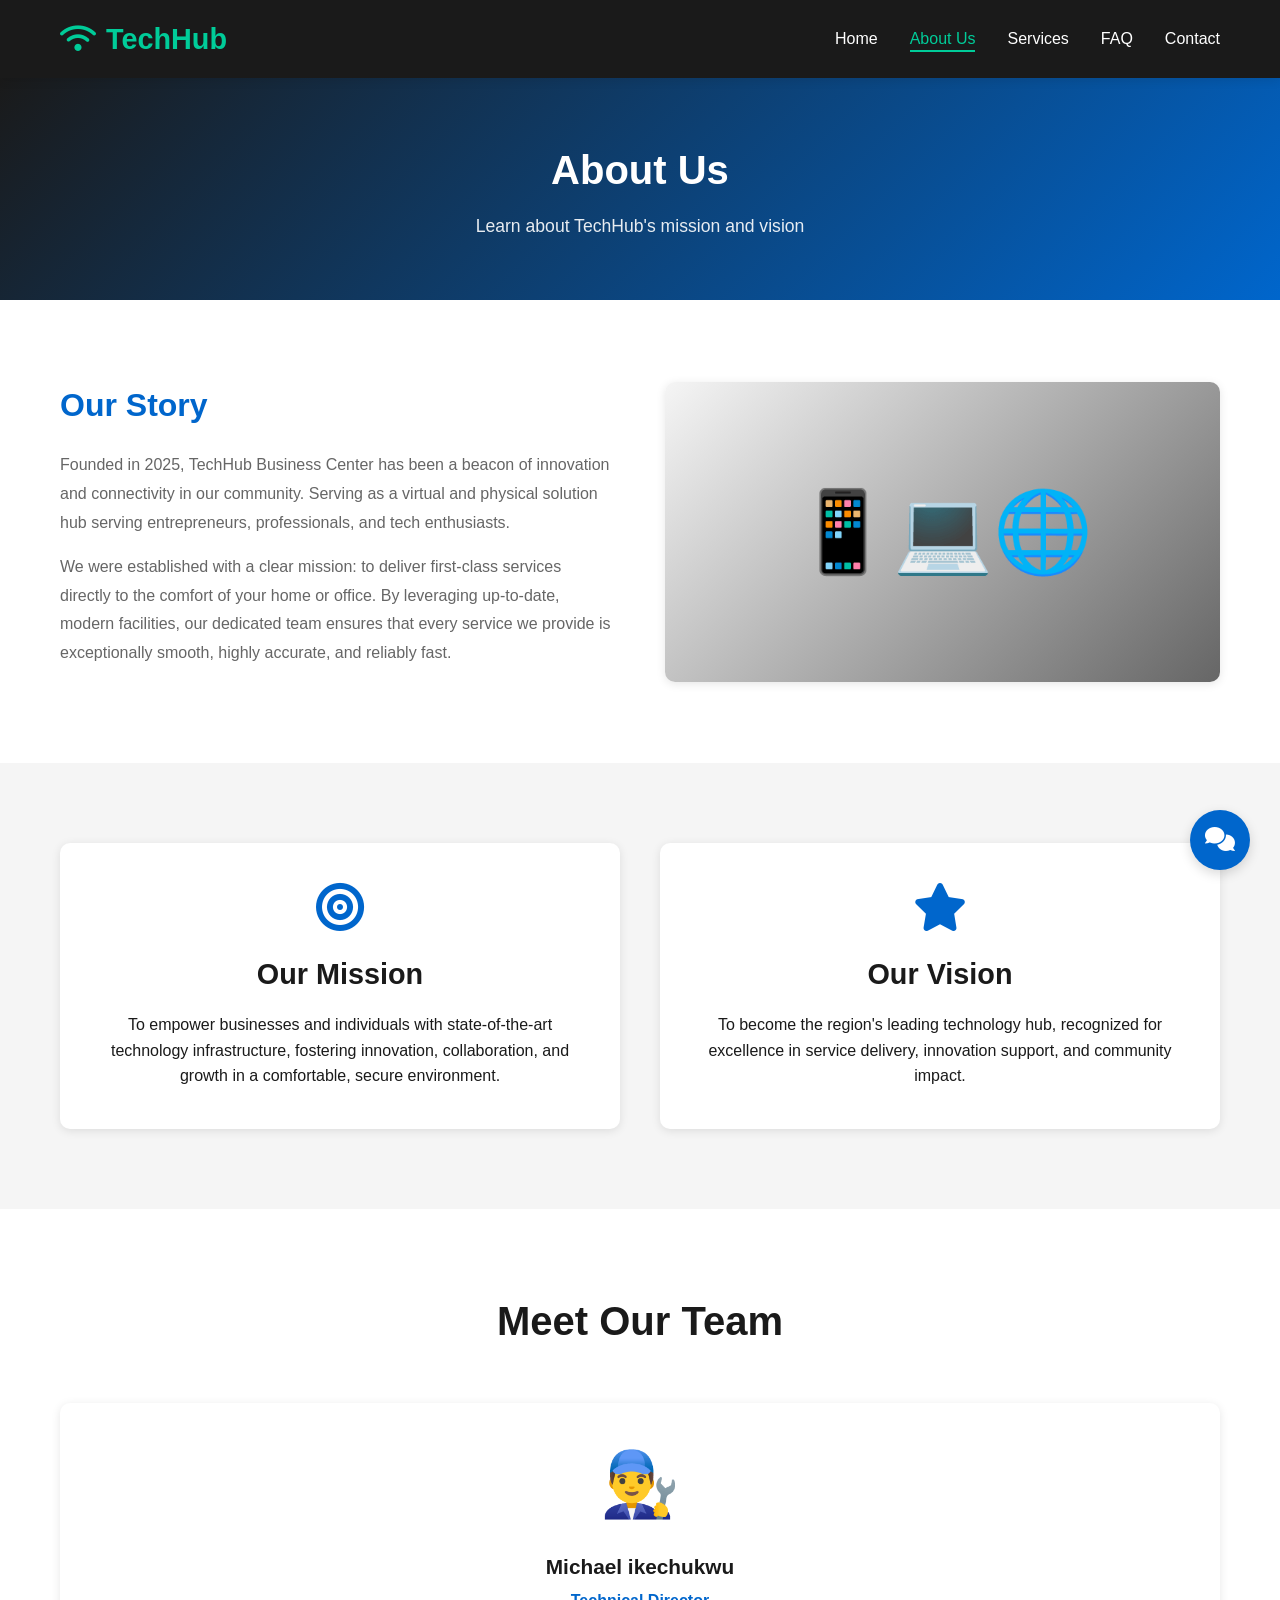
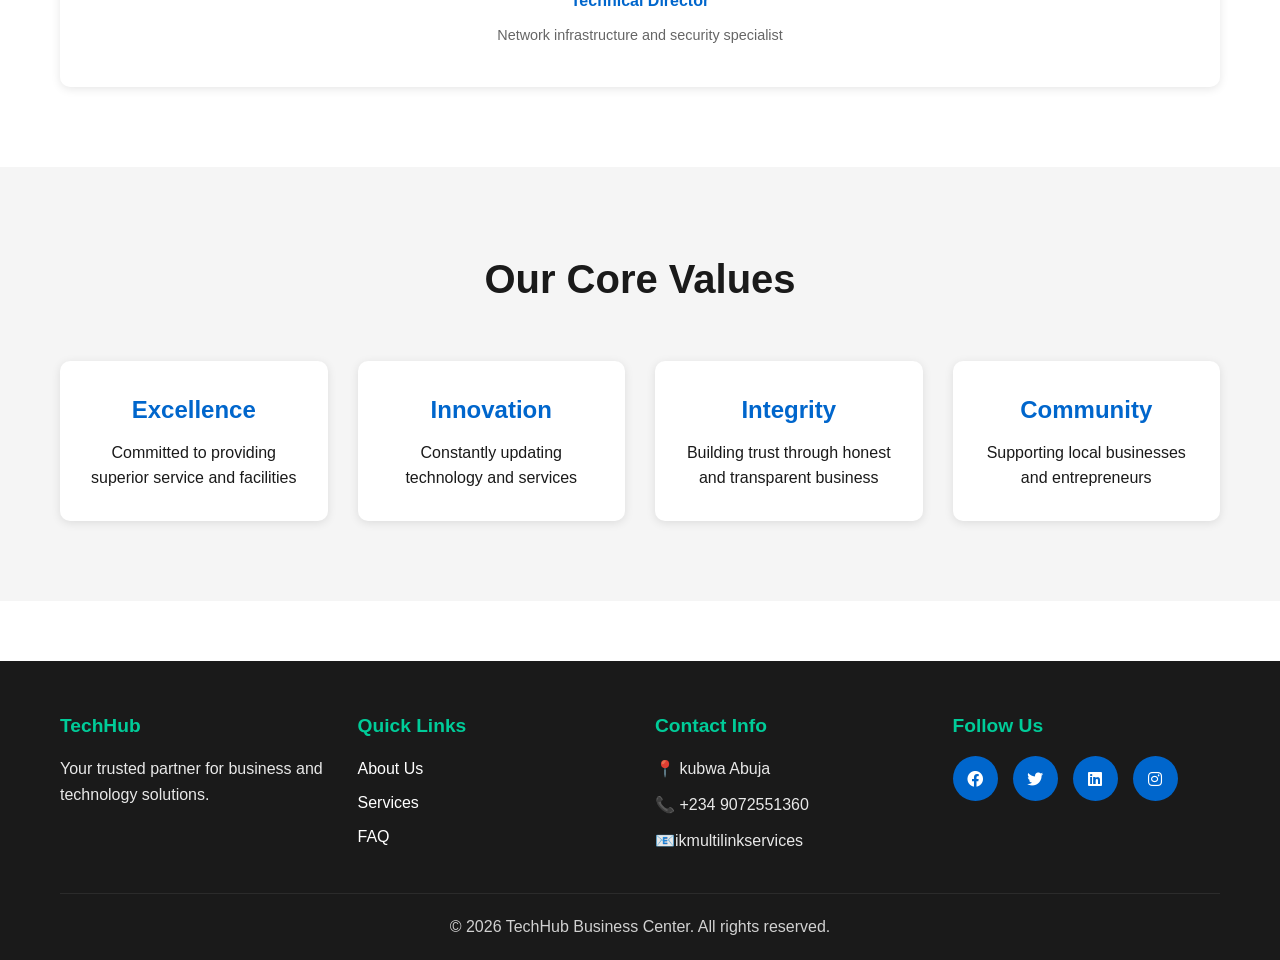
==== about.html @ 8f2e6096 "Add files via upload" ====
<!DOCTYPE html>
<html lang="en">
<head>
    <meta charset="UTF-8">
    <meta name="viewport" content="width=device-width, initial-scale=1.0">
    <title>About Us - TechHub Business Center</title>
    <link rel="stylesheet" href="styles.css">
    <link rel="stylesheet" href="https://cdnjs.cloudflare.com/ajax/libs/font-awesome/6.0.0/css/all.min.css">
</head>
<body>
    <!-- Navigation -->
    <nav class="navbar">
        <div class="container">
            <div class="navbar-brand">
                <i class="fas fa-wifi"></i>
                <span>TechHub</span>
            </div>
            <div class="nav-toggle" id="navToggle">
                <span></span>
                <span></span>
                <span></span>
            </div>
            <ul class="nav-menu" id="navMenu">
                <li><a href="index.html">Home</a></li>
                <li><a href="about.html" class="active">About Us</a></li>
                <li><a href="services.html">Services</a></li>
                <li><a href="faq.html">FAQ</a></li>
                <li><a href="contact.html">Contact</a></li>
            </ul>
        </div>
    </nav>

    <!-- Page Header -->
    <div class="page-header">
        <h1>About Us</h1>
        <p>Learn about TechHub's mission and vision</p>
    </div>

    <!-- About Content -->
    <section class="about-section">
        <div class="container">
            <div class="about-content">
                <div class="about-text">
                    <h2>Our Story</h2>
                    <p>Founded in 2025, TechHub Business Center has been a beacon of innovation and connectivity in our community. Serving as a virtual and physical solution hub serving entrepreneurs, professionals, and tech enthusiasts.</p>
                    <p>We were established with a clear mission: to deliver first-class services directly to the comfort of your home or
                    office. By leveraging up-to-date, modern facilities, our dedicated team ensures that every service we provide is
                    exceptionally smooth, highly accurate, and reliably fast.</p>
                </div>
                <div class="about-image">
                    <div class="placeholder-image">📱💻🌐</div>
                </div>
            </div>
        </div>
    </section>

    <!-- Mission & Vision -->
    <section class="mission-vision">
        <div class="container">
            <div class="mission-card">
                <i class="fas fa-bullseye"></i>
                <h3>Our Mission</h3>
                <p>To empower businesses and individuals with state-of-the-art technology infrastructure, fostering innovation, collaboration, and growth in a comfortable, secure environment.</p>
            </div>
            <div class="vision-card">
                <i class="fas fa-star"></i>
                <h3>Our Vision</h3>
                <p>To become the region's leading technology hub, recognized for excellence in service delivery, innovation support, and community impact.</p>
            </div>
        </div>
    </section>

    <!-- Team -->
    <section class="team-section">
        <div class="container">
            <h2>Meet Our Team</h2>
            <div class="team-grid">
                
                
                <div class="team-card">
                    <div class="team-avatar">👨‍🔧</div>
                    <h4>Michael ikechukwu</h4>
                    <p>Technical Director</p>
                    <p class="bio">Network infrastructure and security specialist</p>
                </div>
                
            </div>
        </div>
    </section>

    <!-- Values -->
    <section class="values-section">
        <div class="container">
            <h2>Our Core Values</h2>
            <div class="values-grid">
                <div class="value-card">
                    <h3>Excellence</h3>
                    <p>Committed to providing superior service and facilities</p>
                </div>
                <div class="value-card">
                    <h3>Innovation</h3>
                    <p>Constantly updating technology and services</p>
                </div>
                <div class="value-card">
                    <h3>Integrity</h3>
                    <p>Building trust through honest and transparent business</p>
                </div>
                <div class="value-card">
                    <h3>Community</h3>
                    <p>Supporting local businesses and entrepreneurs</p>
                </div>
            </div>
        </div>
    </section>

    <!-- Footer -->
    <footer class="footer">
        <div class="container">
            <div class="footer-content">
                <div class="footer-section">
                    <h4>TechHub</h4>
                    <p>Your trusted partner for business and technology solutions.</p>
                </div>
                <div class="footer-section">
                    <h4>Quick Links</h4>
                    <ul>
                        <li><a href="about.html">About Us</a></li>
                        <li><a href="services.html">Services</a></li>
                        <li><a href="faq.html">FAQ</a></li>
                    </ul>
                </div>
                <div class="footer-section">
                    <h4>Contact Info</h4>
                    <p>📍 kubwa Abuja</p>
                    <p>📞 +234 9072551360</p>
                    <p>📧ikmultilinkservices</p>
                </div>
                <div class="footer-section">
                    <h4>Follow Us</h4>
                    <div class="social-links">
                        <a href="#"><i class="fab fa-facebook"></i></a>
                        <a href="#"><i class="fab fa-twitter"></i></a>
                        <a href="#"><i class="fab fa-linkedin"></i></a>
                        <a href="#"><i class="fab fa-instagram"></i></a>
                    </div>
                </div>
            </div>
            <div class="footer-bottom">
                <p>&copy; 2026 TechHub Business Center. All rights reserved.</p>
            </div>
        </div>
    </footer>

    <!-- Live Chat Widget -->
    <div class="chat-widget" id="chatWidget">
        <div class="chat-header">
            <h4>Live Chat</h4>
            <button class="close-chat" id="closeChatBtn">&times;</button>
        </div>
        <div class="chat-messages" id="chatMessages">
            <div class="chat-message bot">
                <p>Hello! How can we help you today?</p>
            </div>
        </div>
        <div class="chat-input-area">
            <input type="text" id="chatInput" placeholder="Type your message..." />
            <button id="sendBtn"><i class="fas fa-paper-plane"></i></button>
        </div>
    </div>
    <button class="chat-toggle" id="chatToggle"><i class="fas fa-comments"></i></button>

    <script src="script.js"></script>
</body>
</html>
---- styles.css ----
/* Root Variables */
:root {
    --primary-color: #0066cc;
    --secondary-color: #00cc99;
    --dark-color: #1a1a1a;
    --light-color: #f5f5f5;
    --gray-color: #666666;
    --border-color: #ddd;
    --shadow: 0 2px 10px rgba(0, 0, 0, 0.1);
    --transition: all 0.3s ease;
}

/* Reset & Base Styles */
* {
    margin: 0;
    padding: 0;
    box-sizing: border-box;
}

html {
    scroll-behavior: smooth;
}

body {
    font-family: 'Segoe UI', Tahoma, Geneva, Verdana, sans-serif;
    line-height: 1.6;
    color: var(--dark-color);
    background-color: #fff;
}

.container {
    max-width: 1200px;
    margin: 0 auto;
    padding: 0 20px;
}

/* Navigation */
.navbar {
    background-color: var(--dark-color);
    color: #fff;
    padding: 1rem 0;
    position: sticky;
    top: 0;
    z-index: 100;
    box-shadow: var(--shadow);
}

.navbar .container {
    display: flex;
    justify-content: space-between;
    align-items: center;
}

.navbar-brand {
    font-size: 1.8rem;
    font-weight: bold;
    display: flex;
    align-items: center;
    gap: 10px;
    color: var(--secondary-color);
}

.nav-menu {
    display: flex;
    list-style: none;
    gap: 2rem;
}

.nav-menu a {
    color: #fff;
    text-decoration: none;
    font-weight: 500;
    transition: var(--transition);
    position: relative;
}

.nav-menu a:hover,
.nav-menu a.active {
    color: var(--secondary-color);
}

.nav-menu a.active::after {
    content: '';
    position: absolute;
    bottom: -5px;
    left: 0;
    width: 100%;
    height: 2px;
    background-color: var(--secondary-color);
}

.nav-toggle {
    display: none;
    flex-direction: column;
    cursor: pointer;
    gap: 5px;
}

.nav-toggle span {
    width: 25px;
    height: 3px;
    background-color: #fff;
    transition: var(--transition);
}

/* Hero Section */
.hero {
    background: linear-gradient(135deg, var(--primary-color), var(--secondary-color));
    color: #fff;
    padding: 120px 20px;
    text-align: center;
}

.hero-content h1 {
    font-size: 3.5rem;
    margin-bottom: 1rem;
    animation: fadeInUp 0.8s ease-out;
}

.hero-content p {
    font-size: 1.5rem;
    margin-bottom: 2rem;
    animation: fadeInUp 0.8s ease-out 0.2s backwards;
}

@keyframes fadeInUp {
    from {
        opacity: 0;
        transform: translateY(30px);
    }
    to {
        opacity: 1;
        transform: translateY(0);
    }
}

/* Buttons */
.btn {
    display: inline-block;
    padding: 12px 30px;
    border: none;
    border-radius: 5px;
    font-size: 1rem;
    cursor: pointer;
    transition: var(--transition);
    text-decoration: none;
    text-align: center;
}

.btn-primary {
    background-color: var(--primary-color);
    color: #fff;
}

.btn-primary:hover {
    background-color: #0052a3;
    transform: translateY(-2px);
    box-shadow: var(--shadow);
}

.btn-secondary {
    background-color: var(--secondary-color);
    color: #fff;
}

.btn-secondary:hover {
    background-color: #00b386;
    transform: translateY(-2px);
    box-shadow: var(--shadow);
}

.btn-large {
    padding: 15px 40px;
    font-size: 1.1rem;
}

/* Stats Section */
.stats {
    background-color: var(--light-color);
    padding: 60px 20px;
}

.stats .container {
    display: grid;
    grid-template-columns: repeat(auto-fit, minmax(250px, 1fr));
    gap: 30px;
}

.stat-card {
    text-align: center;
    padding: 20px;
    background-color: #fff;
    border-radius: 10px;
    box-shadow: var(--shadow);
    transition: var(--transition);
}

.stat-card:hover {
    transform: translateY(-5px);
}

.stat-card i {
    font-size: 2.5rem;
    color: var(--primary-color);
    margin-bottom: 10px;
}

.stat-card h3 {
    font-size: 2.5rem;
    color: var(--secondary-color);
    margin: 10px 0;
}

.stat-card p {
    color: var(--gray-color);
}

/* Features Section */
.features {
    padding: 80px 20px;
}

.features h2 {
    text-align: center;
    font-size: 2.5rem;
    margin-bottom: 50px;
    color: var(--dark-color);
}

.features-grid {
    display: grid;
    grid-template-columns: repeat(auto-fit, minmax(300px, 1fr));
    gap: 30px;
}

.feature-card {
    background-color: #fff;
    padding: 30px;
    border-radius: 10px;
    box-shadow: var(--shadow);
    text-align: center;
    transition: var(--transition);
}

.feature-card:hover {
    transform: translateY(-10px);
    box-shadow: 0 10px 30px rgba(0, 0, 0, 0.15);
}

.feature-card i {
    font-size: 3rem;
    color: var(--primary-color);
    margin-bottom: 15px;
}

.feature-card h3 {
    font-size: 1.5rem;
    margin-bottom: 10px;
}

.feature-card p {
    color: var(--gray-color);
}

/* CTA Section */
.cta {
    background: linear-gradient(135deg, var(--primary-color), var(--secondary-color));
    color: #fff;
    padding: 60px 20px;
    text-align: center;
}

.cta h2 {
    font-size: 2.5rem;
    margin-bottom: 1rem;
}

.cta p {
    font-size: 1.2rem;
    margin-bottom: 2rem;
}

/* Page Header */
.page-header {
    background: linear-gradient(135deg, var(--dark-color), var(--primary-color));
    color: #fff;
    padding: 60px 20px;
    text-align: center;
}

.page-header h1 {
    font-size: 2.5rem;
    margin-bottom: 10px;
}

.page-header p {
    font-size: 1.1rem;
    opacity: 0.9;
}

/* About Section */
.about-section {
    padding: 80px 20px;
}

.about-content {
    display: grid;
    grid-template-columns: 1fr 1fr;
    gap: 50px;
    align-items: center;
}

.about-text h2 {
    font-size: 2rem;
    margin-bottom: 20px;
    color: var(--primary-color);
}

.about-text p {
    color: var(--gray-color);
    margin-bottom: 15px;
    line-height: 1.8;
}

.placeholder-image {
    background: linear-gradient(135deg, var(--light-color), var(--gray-color));
    height: 300px;
    display: flex;
    align-items: center;
    justify-content: center;
    font-size: 5rem;
    border-radius: 10px;
    box-shadow: var(--shadow);
}

/* Mission & Vision */
.mission-vision {
    padding: 80px 20px;
    background-color: var(--light-color);
}

.mission-vision .container {
    display: grid;
    grid-template-columns: 1fr 1fr;
    gap: 40px;
}

.mission-card,
.vision-card {
    background-color: #fff;
    padding: 40px;
    border-radius: 10px;
    box-shadow: var(--shadow);
    text-align: center;
}

.mission-card i,
.vision-card i {
    font-size: 3rem;
    color: var(--primary-color);
    margin-bottom: 20px;
}

.mission-card h3,
.vision-card h3 {
    font-size: 1.8rem;
    margin-bottom: 15px;
}

/* Team Section */
.team-section {
    padding: 80px 20px;
}

.team-section h2 {
    text-align: center;
    font-size: 2.5rem;
    margin-bottom: 50px;
}

.team-grid {
    display: grid;
    grid-template-columns: repeat(auto-fit, minmax(250px, 1fr));
    gap: 30px;
}

.team-card {
    background-color: #fff;
    padding: 30px;
    border-radius: 10px;
    box-shadow: var(--shadow);
    text-align: center;
    transition: var(--transition);
}

.team-card:hover {
    transform: translateY(-5px);
}

.team-avatar {
    font-size: 4rem;
    margin-bottom: 15px;
}

.team-card h4 {
    font-size: 1.3rem;
    margin-bottom: 5px;
}

.team-card p {
    color: var(--primary-color);
    font-weight: 600;
    margin-bottom: 10px;
}

.bio {
    color: var(--gray-color) !important;
    font-weight: normal !important;
    font-size: 0.9rem;
}

/* Values Section */
.values-section {
    padding: 80px 20px;
    background-color: var(--light-color);
}

.values-section h2 {
    text-align: center;
    font-size: 2.5rem;
    margin-bottom: 50px;
}

.values-grid {
    display: grid;
    grid-template-columns: repeat(auto-fit, minmax(250px, 1fr));
    gap: 30px;
}

.value-card {
    background-color: #fff;
    padding: 30px;
    border-radius: 10px;
    box-shadow: var(--shadow);
    text-align: center;
}

.value-card h3 {
    font-size: 1.5rem;
    margin-bottom: 10px;
    color: var(--primary-color);
}

/* Services Section */
.services-section {
    padding: 80px 20px;
}

.services-section h2 {
    text-align: center;
    font-size: 2.5rem;
    margin-bottom: 50px;
}

.services-grid {
    display: grid;
    grid-template-columns: repeat(auto-fit, minmax(300px, 1fr));
    gap: 30px;
}

.service-card {
    background-color: #fff;
    border: 1px solid var(--border-color);
    padding: 30px;
    border-radius: 10px;
    box-shadow: var(--shadow);
    text-align: center;
    transition: var(--transition);
}

.service-card:hover {
    transform: translateY(-10px);
    box-shadow: 0 10px 30px rgba(0, 0, 0, 0.15);
    border-color: var(--primary-color);
}

.service-icon {
    font-size: 3rem;
    margin-bottom: 15px;
}

.service-card h3 {
    font-size: 1.5rem;
    margin-bottom: 15px;
    color: var(--primary-color);
}

.service-features {
    list-style: none;
    margin: 20px 0;
    text-align: left;
}

.service-features li {
    padding: 8px 0;
    color: var(--gray-color);
    border-bottom: 1px solid var(--light-color);
}

.price {
    display: block;
    font-weight: bold;
    color: var(--secondary-color);
    margin-top: 15px;
    font-size: 1.1rem;
}

/* Pricing Section */
.pricing-section {
    padding: 80px 20px;
    background-color: var(--light-color);
}

.pricing-section h2 {
    text-align: center;
    font-size: 2.5rem;
    margin-bottom: 50px;
}

.pricing-grid {
    display: grid;
    grid-template-columns: repeat(auto-fit, minmax(300px, 1fr));
    gap: 30px;
}

.pricing-card {
    background-color: #fff;
    padding: 40px;
    border-radius: 10px;
    box-shadow: var(--shadow);
    text-align: center;
    transition: var(--transition);
    border: 2px solid transparent;
}

.pricing-card:hover {
    transform: translateY(-10px);
}

.pricing-card.featured {
    border-color: var(--primary-color);
    transform: scale(1.05);
}

.badge {
    background-color: var(--primary-color);
    color: #fff;
    padding: 5px 15px;
    border-radius: 20px;
    font-size: 0.9rem;
    margin-bottom: 10px;
    display: inline-block;
}

.pricing-card h3 {
    font-size: 1.8rem;
    margin-bottom: 15px;
}

.price-tag {
    font-size: 2.5rem;
    color: var(--primary-color);
    margin: 15px 0;
    font-weight: bold;
}

.price-tag span {
    font-size: 1rem;
    color: var(--gray-color);
}

.pricing-card ul {
    list-style: none;
    margin: 30px 0;
    text-align: left;
}

.pricing-card li {
    padding: 10px 0;
    color: var(--gray-color);
    border-bottom: 1px solid var(--light-color);
}

/* Contact Section */
.contact-section {
    padding: 80px 20px;
}

.contact-grid {
    display: grid;
    grid-template-columns: 1fr 1fr;
    gap: 50px;
}

.contact-info {
    padding: 30px;
    background-color: var(--light-color);
    border-radius: 10px;
}

.contact-info h2 {
    font-size: 2rem;
    margin-bottom: 30px;
    color: var(--primary-color);
}

.info-card {
    display: flex;
    gap: 20px;
    margin-bottom: 25px;
    padding-bottom: 25px;
    border-bottom: 1px solid var(--border-color);
}

.info-card:last-child {
    border-bottom: none;
}

.info-card i {
    font-size: 1.8rem;
    color: var(--primary-color);
    flex-shrink: 0;
}

.info-card h4 {
    font-size: 1.2rem;
    margin-bottom: 5px;
}

.social-section {
    margin-top: 30px;
    padding-top: 30px;
    border-top: 1px solid var(--border-color);
}

.social-section h4 {
    margin-bottom: 15px;
}

.social-links {
    display: flex;
    gap: 15px;
}

.social-links a {
    display: flex;
    align-items: center;
    justify-content: center;
    width: 45px;
    height: 45px;
    background-color: var(--primary-color);
    color: #fff;
    border-radius: 50%;
    text-decoration: none;
    transition: var(--transition);
}

.social-links a:hover {
    background-color: var(--secondary-color);
    transform: translateY(-3px);
}

/* Contact Form */
.contact-form-wrapper h2 {
    font-size: 2rem;
    margin-bottom: 30px;
    color: var(--primary-color);
}

.contact-form {
    background-color: #fff;
    padding: 30px;
    border-radius: 10px;
    box-shadow: var(--shadow);
}

.form-group {
    margin-bottom: 20px;
}

.form-group label {
    display: block;
    margin-bottom: 8px;
    font-weight: 600;
    color: var(--dark-color);
}

.form-group input,
.form-group select,
.form-group textarea {
    width: 100%;
    padding: 12px;
    border: 1px solid var(--border-color);
    border-radius: 5px;
    font-family: inherit;
    font-size: 1rem;
    transition: var(--transition);
}

.form-group input:focus,
.form-group select:focus,
.form-group textarea:focus {
    outline: none;
    border-color: var(--primary-color);
    box-shadow: 0 0 5px rgba(0, 102, 204, 0.2);
}

.form-group.checkbox {
    display: flex;
    align-items: center;
    margin-bottom: 25px;
}

.form-group.checkbox input {
    width: auto;
    margin-right: 10px;
    cursor: pointer;
}

.form-group.checkbox label {
    margin: 0;
    cursor: pointer;
}

.form-message {
    margin-top: 20px;
    padding: 15px;
    border-radius: 5px;
    display: none;
}

.form-message.success {
    background-color: #d4edda;
    color: #155724;
    display: block;
}

.form-message.error {
    background-color: #f8d7da;
    color: #721c24;
    display: block;
}

/* Map Section */
.map-section {
    padding: 80px 20px;
    background-color: var(--light-color);
}

.map-section h2 {
    text-align: center;
    font-size: 2.5rem;
    margin-bottom: 40px;
}

.map-placeholder {
    background-color: #ddd;
    height: 400px;
    border-radius: 10px;
    display: flex;
    align-items: center;
    justify-content: center;
    font-size: 1.2rem;
    color: var(--gray-color);
}

/* FAQ Section */
.faq-section {
    padding: 80px 20px;
}

.faq-container {
    max-width: 800px;
    margin: 0 auto;
}

.faq-container h2 {
    font-size: 1.8rem;
    color: var(--primary-color);
    margin-top: 40px;
    margin-bottom: 20px;
}

.faq-item {
    margin-bottom: 15px;
    border: 1px solid var(--border-color);
    border-radius: 5px;
    overflow: hidden;
}

.faq-question {
    width: 100%;
    padding: 20px;
    background-color: var(--light-color);
    border: none;
    cursor: pointer;
    display: flex;
    justify-content: space-between;
    align-items: center;
    font-size: 1rem;
    font-weight: 600;
    transition: var(--transition);
}

.faq-question:hover {
    background-color: #e8e8e8;
}

.faq-question i {
    transition: var(--transition);
}

.faq-item.active .faq-question {
    background-color: var(--primary-color);
    color: #fff;
}

.faq-item.active .faq-question i {
    transform: rotate(180deg);
}

.faq-answer {
    padding: 20px;
    background-color: #fff;
    display: none;
    color: var(--gray-color);
    line-height: 1.8;
}

.faq-item.active .faq-answer {
    display: block;
}

/* Help Section */
.help-section {
    text-align: center;
    margin-top: 60px;
    padding: 50px;
    background-color: var(--light-color);
    border-radius: 10px;
}

.help-section h2 {
    font-size: 2rem;
    margin-bottom: 15px;
    color: var(--primary-color);
}

.help-section p {
    font-size: 1.1rem;
    color: var(--gray-color);
    margin-bottom: 30px;
}

.help-buttons {
    display: flex;
    gap: 20px;
    justify-content: center;
    flex-wrap: wrap;
}

/* Footer */
.footer {
    background-color: var(--dark-color);
    color: #fff;
    padding: 50px 20px 20px;
    margin-top: 60px;
}

.footer-content {
    display: grid;
    grid-template-columns: repeat(auto-fit, minmax(250px, 1fr));
    gap: 30px;
    margin-bottom: 30px;
}

.footer-section h4 {
    font-size: 1.2rem;
    margin-bottom: 15px;
    color: var(--secondary-color);
}

.footer-section p {
    margin-bottom: 10px;
    opacity: 0.9;
}

.footer-section ul {
    list-style: none;
}

.footer-section ul li {
    margin-bottom: 8px;
}

.footer-section a {
    color: #fff;
    text-decoration: none;
    transition: var(--transition);
}

.footer-section a:hover {
    color: var(--secondary-color);
}

.footer-bottom {
    text-align: center;
    padding-top: 20px;
    border-top: 1px solid rgba(255, 255, 255, 0.1);
    opacity: 0.8;
}

/* Live Chat Widget */
.chat-toggle {
    position: fixed;
    bottom: 30px;
    right: 30px;
    width: 60px;
    height: 60px;
    background-color: var(--primary-color);
    border: none;
    border-radius: 50%;
    color: #fff;
    font-size: 1.5rem;
    cursor: pointer;
    box-shadow: 0 4px 12px rgba(0, 0, 0, 0.15);
    transition: var(--transition);
    z-index: 99;
}

.chat-toggle:hover {
    background-color: var(--secondary-color);
    transform: scale(1.1);
}

.chat-widget {
    position: fixed;
    bottom: 100px;
    right: 30px;
    width: 350px;
    background-color: #fff;
    border-radius: 10px;
    box-shadow: 0 5px 20px rgba(0, 0, 0, 0.15);
    display: none;
    flex-direction: column;
    overflow: hidden;
    z-index: 99;
}

.chat-widget.active {
    display: flex;
}

.chat-header {
    background-color: var(--primary-color);
    color: #fff;
    padding: 15px;
    display: flex;
    justify-content: space-between;
    align-items: center;
}

.chat-header h4 {
    margin: 0;
}

.close-chat {
    background: none;
    border: none;
    color: #fff;
    font-size: 1.5rem;
    cursor: pointer;
    transition: var(--transition);
}

.close-chat:hover {
    transform: scale(1.2);
}

.chat-messages {
    flex: 1;
    overflow-y: auto;
    padding: 20px;
    min-height: 300px;
    max-height: 400px;
    background-color: #f9f9f9;
}

.chat-message {
    margin-bottom: 15px;
    display: flex;
}

.chat-message.bot {
    justify-content: flex-start;
}

.chat-message.user {
    justify-content: flex-end;
}

.chat-message p {
    max-width: 70%;
    padding: 12px 15px;
    border-radius: 10px;
    line-height: 1.4;
}

.chat-message.bot p {
    background-color: #e0e0e0;
    color: var(--dark-color);
}

.chat-message.user p {
    background-color: var(--primary-color);
    color: #fff;
}

.chat-input-area {
    display: flex;
    border-top: 1px solid var(--border-color);
    padding: 10px;
    gap: 10px;
}

.chat-input-area input {
    flex: 1;
    border: 1px solid var(--border-color);
    border-radius: 5px;
    padding: 10px;
    font-family: inherit;
}

.chat-input-area button {
    background-color: var(--primary-color);
    border: none;
    color: #fff;
    width: 40px;
    height: 40px;
    border-radius: 5px;
    cursor: pointer;
    transition: var(--transition);
}

.chat-input-area button:hover {
    background-color: var(--secondary-color);
}

/* Responsive Design */
@media (max-width: 768px) {
    .nav-toggle {
        display: flex;
    }

    .nav-menu {
        position: fixed;
        top: 70px;
        left: -100%;
        flex-direction: column;
        background-color: var(--dark-color);
        width: 100%;
        text-align: center;
        transition: var(--transition);
        gap: 0;
    }

    .nav-menu.active {
        left: 0;
    }

    .nav-menu li {
        padding: 20px 0;
        border-bottom: 1px solid rgba(255, 255, 255, 0.1);
    }

    .hero-content h1 {
        font-size: 2rem;
    }

    .hero-content p {
        font-size: 1.2rem;
    }

    .hero {
        padding: 60px 20px;
    }

    .features h2,
    .services-section h2,
    .pricing-section h2 {
        font-size: 2rem;
    }

    .about-content {
        grid-template-columns: 1fr;
        gap: 30px;
    }

    .mission-vision .container {
        grid-template-columns: 1fr;
    }

    .contact-grid {
        grid-template-columns: 1fr;
        gap: 30px;
    }

    .page-header h1 {
        font-size: 2rem;
    }

    .chat-widget {
        width: 90%;
        right: 5%;
        bottom: 90px;
    }

    .help-buttons {
        flex-direction: column;
    }

    .help-buttons a,
    .help-buttons button {
        width: 100%;
    }
}

@media (max-width: 480px) {
    .nav-menu {
        gap: 0;
    }

    .hero-content h1 {
        font-size: 1.5rem;
    }

    .hero-content p {
        font-size: 1rem;
    }

    .stats .container {
        grid-template-columns: 1fr;
    }

    .features-grid {
        grid-template-columns: 1fr;
    }

    .team-grid {
        grid-template-columns: 1fr;
    }

    .pricing-card.featured {
        transform: scale(1);
    }

    .services-grid {
        grid-template-columns: 1fr;
    }

    .contact-form {
        padding: 20px;
    }

    .footer-content {
        grid-template-columns: 1fr;
    }

    .chat-widget {
        width: 95%;
        right: 2.5%;
        bottom: 90px;
    }
}
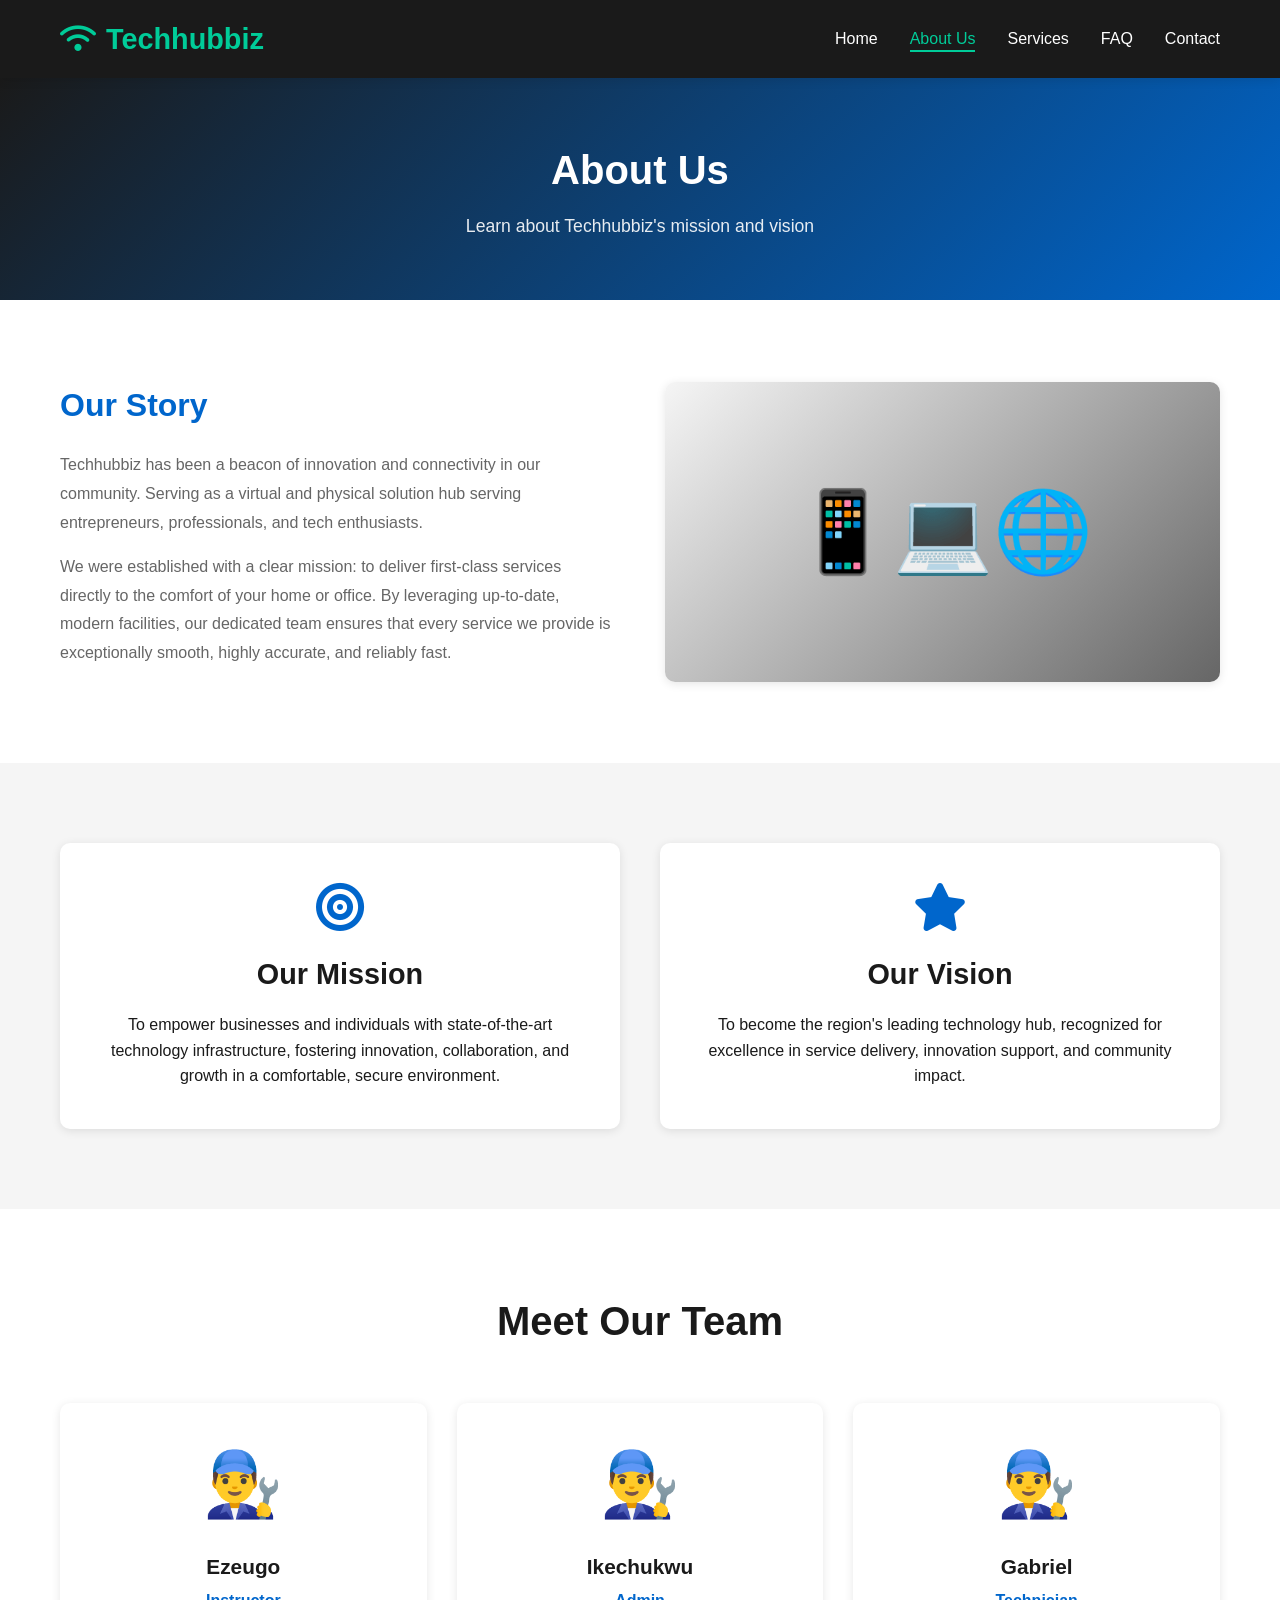
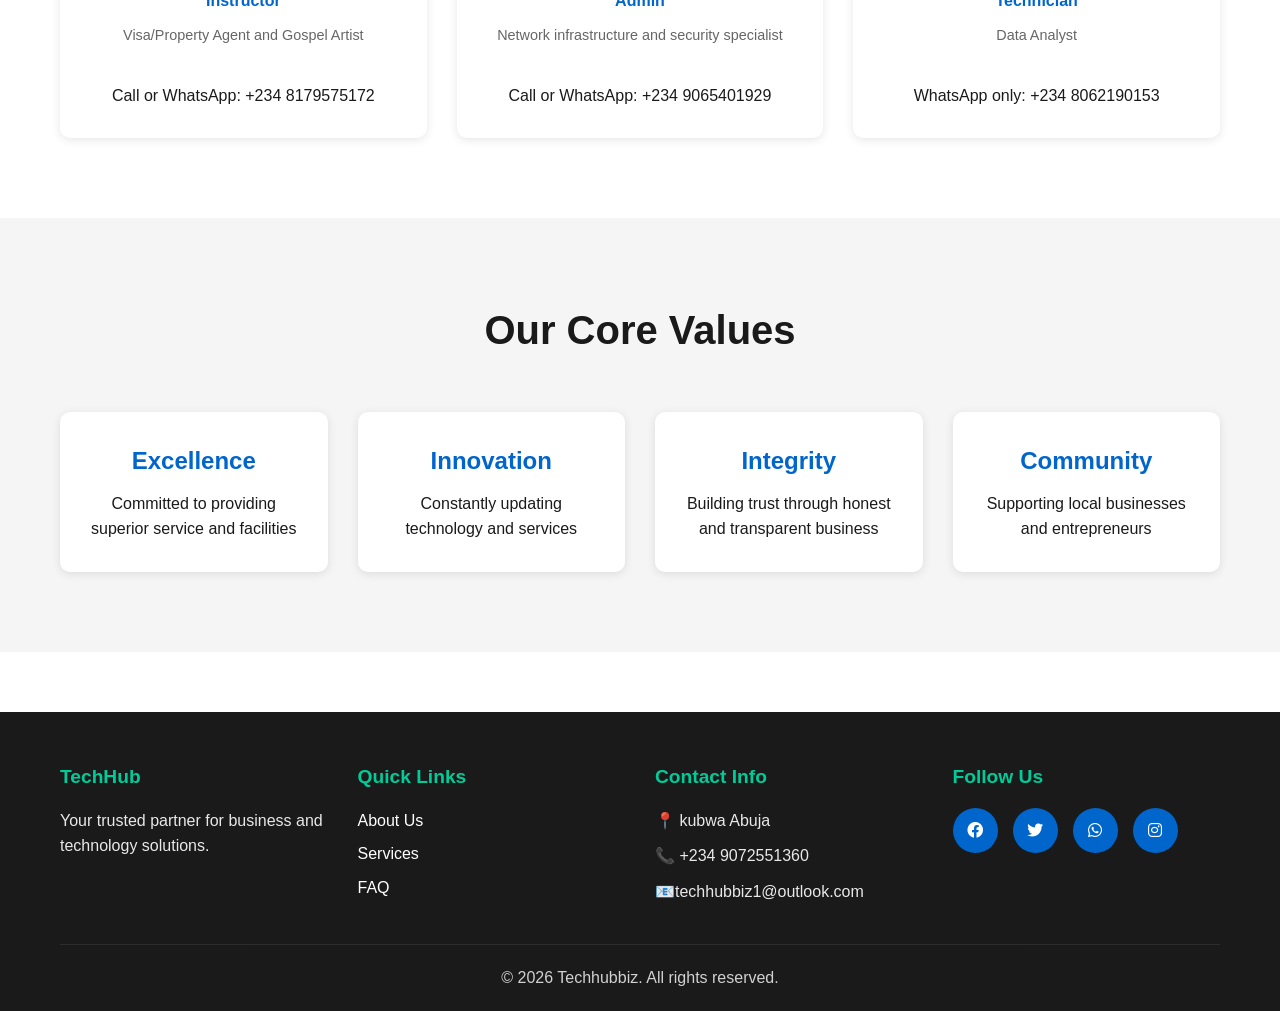
==== commit a100f23b: "Add files via upload" ====
--- a/about.html
+++ b/about.html
@@ -3,7 +3,7 @@
 <head>
     <meta charset="UTF-8">
     <meta name="viewport" content="width=device-width, initial-scale=1.0">
-    <title>About Us - TechHub Business Center</title>
+    <title>About Us - Techhubbiz</title>
     <link rel="stylesheet" href="styles.css">
     <link rel="stylesheet" href="https://cdnjs.cloudflare.com/ajax/libs/font-awesome/6.0.0/css/all.min.css">
 </head>
@@ -13,7 +13,7 @@
         <div class="container">
             <div class="navbar-brand">
                 <i class="fas fa-wifi"></i>
-                <span>TechHub</span>
+                <span>Techhubbiz</span>
             </div>
             <div class="nav-toggle" id="navToggle">
                 <span></span>
@@ -33,7 +33,7 @@
     <!-- Page Header -->
     <div class="page-header">
         <h1>About Us</h1>
-        <p>Learn about TechHub's mission and vision</p>
+        <p>Learn about Techhubbiz's mission and vision</p>
     </div>
 
     <!-- About Content -->
@@ -42,7 +42,7 @@
             <div class="about-content">
                 <div class="about-text">
                     <h2>Our Story</h2>
-                    <p>Founded in 2025, TechHub Business Center has been a beacon of innovation and connectivity in our community. Serving as a virtual and physical solution hub serving entrepreneurs, professionals, and tech enthusiasts.</p>
+                    <p>Techhubbiz has been a beacon of innovation and connectivity in our community. Serving as a virtual and physical solution hub serving entrepreneurs, professionals, and tech enthusiasts.</p>
                     <p>We were established with a clear mission: to deliver first-class services directly to the comfort of your home or
                     office. By leveraging up-to-date, modern facilities, our dedicated team ensures that every service we provide is
                     exceptionally smooth, highly accurate, and reliably fast.</p>
@@ -79,9 +79,24 @@
                 
                 <div class="team-card">
                     <div class="team-avatar">👨‍🔧</div>
-                    <h4>Michael ikechukwu</h4>
-                    <p>Technical Director</p>
+                    <h4>Ezeugo</h4>
+                    <p>Instructor</p>
+                    <p class="bio">Visa/Property Agent and Gospel Artist</p>
+                    <br>Call or WhatsApp: +234 8179575172
+                </div>
+                <div class="team-card">
+                    <div class="team-avatar">👨‍🔧</div>
+                    <h4>Ikechukwu</h4>
+                    <p>Admin</p>
                     <p class="bio">Network infrastructure and security specialist</p>
+                    <br>Call or WhatsApp: +234 9065401929
+                </div>
+                <div class="team-card">
+                    <div class="team-avatar">👨‍🔧</div>
+                    <h4>Gabriel</h4>
+                    <p>Technician</p>
+                    <p class="bio">Data Analyst</p>
+                    <br>WhatsApp only: +234 8062190153
                 </div>
                 
             </div>
@@ -133,42 +148,26 @@
                     <h4>Contact Info</h4>
                     <p>📍 kubwa Abuja</p>
                     <p>📞 +234 9072551360</p>
-                    <p>📧ikmultilinkservices</p>
+                    <p>📧techhubbiz1@outlook.com</p>
                 </div>
                 <div class="footer-section">
                     <h4>Follow Us</h4>
-                    <div class="social-links">
-                        <a href="#"><i class="fab fa-facebook"></i></a>
-                        <a href="#"><i class="fab fa-twitter"></i></a>
-                        <a href="#"><i class="fab fa-linkedin"></i></a>
-                        <a href="#"><i class="fab fa-instagram"></i></a>
-                    </div>
+                <div class="social-links">
+                    <a href="https://www.facebook.com/share/1Ebr9QDGdv/" title="Facebook"><i class="fab fa-facebook"></i></a>
+                    <a href="https://x.com/IkeGod27" title="Twitter"><i class="fab fa-twitter"></i></a>
+                    <a href="https://wa.me/message/5A6BDYI6N4X2K1" title="WhatsApp"><i class="fab fa-whatsapp"></i></a>
+                    <a href="https://www.instagram.com/cent_mykel?utm_source=qr&igsh=MXNrNGg0NGh6d2M0MQ==" title="Instagram"><i
+                            class="fab fa-instagram"></i></a>
+                </div>
                 </div>
             </div>
             <div class="footer-bottom">
-                <p>&copy; 2026 TechHub Business Center. All rights reserved.</p>
+                <p>&copy; 2026 Techhubbiz. All rights reserved.</p>
             </div>
         </div>
     </footer>
-
-    <!-- Live Chat Widget -->
-    <div class="chat-widget" id="chatWidget">
-        <div class="chat-header">
-            <h4>Live Chat</h4>
-            <button class="close-chat" id="closeChatBtn">&times;</button>
-        </div>
-        <div class="chat-messages" id="chatMessages">
-            <div class="chat-message bot">
-                <p>Hello! How can we help you today?</p>
-            </div>
-        </div>
-        <div class="chat-input-area">
-            <input type="text" id="chatInput" placeholder="Type your message..." />
-            <button id="sendBtn"><i class="fas fa-paper-plane"></i></button>
-        </div>
-    </div>
-    <button class="chat-toggle" id="chatToggle"><i class="fas fa-comments"></i></button>
-
-    <script src="script.js"></script>
+<!-- Start of HubSpot Embed Code -->
+<script type="text/javascript" id="hs-script-loader" async defer src="//js-eu1.hs-scripts.com/148829491.js"></script>
+<!-- End of HubSpot Embed Code -->
 </body>
 </html>
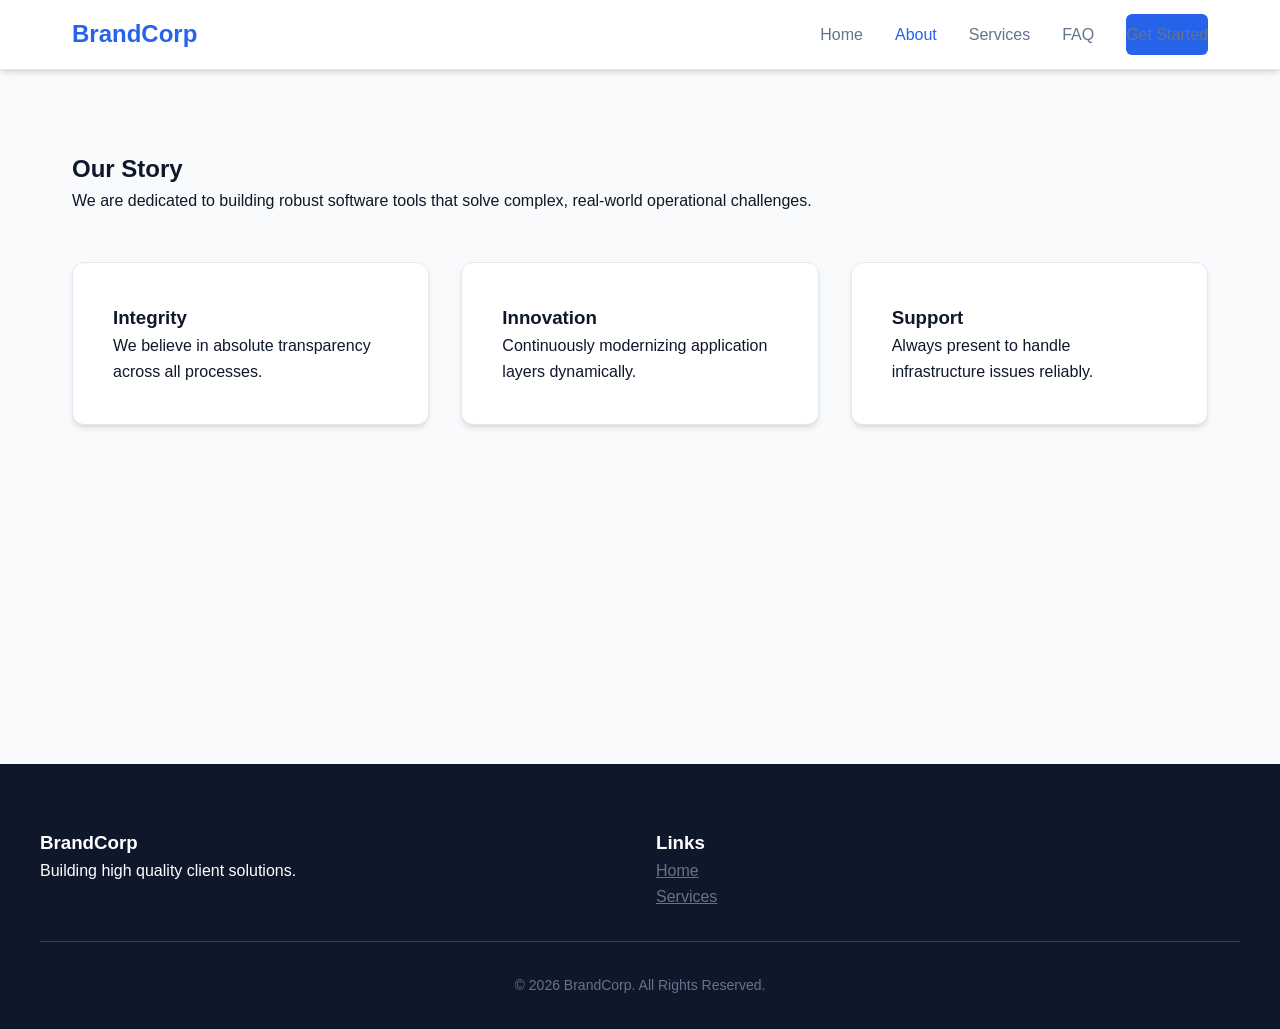
==== commit f7c8153b: "Add files via upload" ====
--- a/about.html
+++ b/about.html
@@ -1,173 +1,73 @@
 <!DOCTYPE html>
 <html lang="en">
+
 <head>
     <meta charset="UTF-8">
     <meta name="viewport" content="width=device-width, initial-scale=1.0">
-    <title>About Us - Techhubbiz</title>
-    <link rel="stylesheet" href="styles.css">
-    <link rel="stylesheet" href="https://cdnjs.cloudflare.com/ajax/libs/font-awesome/6.0.0/css/all.min.css">
+    <title>About Us | Corporate Enterprise</title>
+    <link rel="stylesheet" href="style.css">
 </head>
+
 <body>
-    <!-- Navigation -->
+
     <nav class="navbar">
-        <div class="container">
-            <div class="navbar-brand">
-                <i class="fas fa-wifi"></i>
-                <span>Techhubbiz</span>
-            </div>
-            <div class="nav-toggle" id="navToggle">
+        <div class="nav-container">
+            <a href="index.html" class="logo">BrandCorp</a>
+            <button class="nav-toggle" id="navToggle" aria-label="Toggle navigation menu">
                 <span></span>
                 <span></span>
                 <span></span>
-            </div>
+            </button>
             <ul class="nav-menu" id="navMenu">
                 <li><a href="index.html">Home</a></li>
-                <li><a href="about.html" class="active">About Us</a></li>
+                <li><a href="about.html">About</a></li>
                 <li><a href="services.html">Services</a></li>
                 <li><a href="faq.html">FAQ</a></li>
-                <li><a href="contact.html">Contact</a></li>
+                <li><a href="contact.html" class="btn">Get Started</a></li>
             </ul>
         </div>
     </nav>
 
-    <!-- Page Header -->
-    <div class="page-header">
-        <h1>About Us</h1>
-        <p>Learn about Techhubbiz's mission and vision</p>
-    </div>
-
-    <!-- About Content -->
-    <section class="about-section">
-        <div class="container">
-            <div class="about-content">
-                <div class="about-text">
-                    <h2>Our Story</h2>
-                    <p>Techhubbiz has been a beacon of innovation and connectivity in our community. Serving as a virtual and physical solution hub serving entrepreneurs, professionals, and tech enthusiasts.</p>
-                    <p>We were established with a clear mission: to deliver first-class services directly to the comfort of your home or
-                    office. By leveraging up-to-date, modern facilities, our dedicated team ensures that every service we provide is
-                    exceptionally smooth, highly accurate, and reliably fast.</p>
+    <main class="main-content">
+        <section class="section-padding">
+            <h2>Our Story</h2>
+            <p>We are dedicated to building robust software tools that solve complex, real-world operational challenges.
+            </p>
+            <div class="grid-3">
+                <div class="card">
+                    <h3>Integrity</h3>
+                    <p>We believe in absolute transparency across all processes.</p>
                 </div>
-                <div class="about-image">
-                    <div class="placeholder-image">📱💻🌐</div>
+                <div class="card">
+                    <h3>Innovation</h3>
+                    <p>Continuously modernizing application layers dynamically.</p>
+                </div>
+                <div class="card">
+                    <h3>Support</h3>
+                    <p>Always present to handle infrastructure issues reliably.</p>
                 </div>
             </div>
-        </div>
-    </section>
+        </section>
+    </main>
 
-    <!-- Mission & Vision -->
-    <section class="mission-vision">
-        <div class="container">
-            <div class="mission-card">
-                <i class="fas fa-bullseye"></i>
-                <h3>Our Mission</h3>
-                <p>To empower businesses and individuals with state-of-the-art technology infrastructure, fostering innovation, collaboration, and growth in a comfortable, secure environment.</p>
+    <footer>
+        <div class="footer-grid">
+            <div>
+                <h3>BrandCorp</h3>
+                <p>Building high quality client solutions.</p>
             </div>
-            <div class="vision-card">
-                <i class="fas fa-star"></i>
-                <h3>Our Vision</h3>
-                <p>To become the region's leading technology hub, recognized for excellence in service delivery, innovation support, and community impact.</p>
+            <div>
+                <h3>Links</h3>
+                <p><a href="index.html" style="color:#64748b;">Home</a><br><a href="services.html"
+                        style="color:#64748b;">Services</a></p>
             </div>
         </div>
-    </section>
+        <div class="footer-copy">&copy; 2026 BrandCorp. All Rights Reserved.</div>
+    </footer>
 
-    <!-- Team -->
-    <section class="team-section">
-        <div class="container">
-            <h2>Meet Our Team</h2>
-            <div class="team-grid">
-                
-                
-                <div class="team-card">
-                    <div class="team-avatar">👨‍🔧</div>
-                    <h4>Ezeugo</h4>
-                    <p>Instructor</p>
-                    <p class="bio">Visa/Property Agent and Gospel Artist</p>
-                    <br>Call or WhatsApp: +234 8179575172
-                </div>
-                <div class="team-card">
-                    <div class="team-avatar">👨‍🔧</div>
-                    <h4>Ikechukwu</h4>
-                    <p>Admin</p>
-                    <p class="bio">Network infrastructure and security specialist</p>
-                    <br>Call or WhatsApp: +234 9065401929
-                </div>
-                <div class="team-card">
-                    <div class="team-avatar">👨‍🔧</div>
-                    <h4>Gabriel</h4>
-                    <p>Technician</p>
-                    <p class="bio">Data Analyst</p>
-                    <br>WhatsApp only: +234 8062190153
-                </div>
-                
-            </div>
-        </div>
-    </section>
+    <script src="script.js"></script>
+    <script type="text/javascript" id="hs-script-loader" async defer
+        src="//js-eu1.hs-scripts.com/148829491.js"></script>
+</body>
 
-    <!-- Values -->
-    <section class="values-section">
-        <div class="container">
-            <h2>Our Core Values</h2>
-            <div class="values-grid">
-                <div class="value-card">
-                    <h3>Excellence</h3>
-                    <p>Committed to providing superior service and facilities</p>
-                </div>
-                <div class="value-card">
-                    <h3>Innovation</h3>
-                    <p>Constantly updating technology and services</p>
-                </div>
-                <div class="value-card">
-                    <h3>Integrity</h3>
-                    <p>Building trust through honest and transparent business</p>
-                </div>
-                <div class="value-card">
-                    <h3>Community</h3>
-                    <p>Supporting local businesses and entrepreneurs</p>
-                </div>
-            </div>
-        </div>
-    </section>
-
-    <!-- Footer -->
-    <footer class="footer">
-        <div class="container">
-            <div class="footer-content">
-                <div class="footer-section">
-                    <h4>TechHub</h4>
-                    <p>Your trusted partner for business and technology solutions.</p>
-                </div>
-                <div class="footer-section">
-                    <h4>Quick Links</h4>
-                    <ul>
-                        <li><a href="about.html">About Us</a></li>
-                        <li><a href="services.html">Services</a></li>
-                        <li><a href="faq.html">FAQ</a></li>
-                    </ul>
-                </div>
-                <div class="footer-section">
-                    <h4>Contact Info</h4>
-                    <p>📍 kubwa Abuja</p>
-                    <p>📞 +234 9072551360</p>
-                    <p>📧techhubbiz1@outlook.com</p>
-                </div>
-                <div class="footer-section">
-                    <h4>Follow Us</h4>
-                <div class="social-links">
-                    <a href="https://www.facebook.com/share/1Ebr9QDGdv/" title="Facebook"><i class="fab fa-facebook"></i></a>
-                    <a href="https://x.com/IkeGod27" title="Twitter"><i class="fab fa-twitter"></i></a>
-                    <a href="https://wa.me/message/5A6BDYI6N4X2K1" title="WhatsApp"><i class="fab fa-whatsapp"></i></a>
-                    <a href="https://www.instagram.com/cent_mykel?utm_source=qr&igsh=MXNrNGg0NGh6d2M0MQ==" title="Instagram"><i
-                            class="fab fa-instagram"></i></a>
-                </div>
-                </div>
-            </div>
-            <div class="footer-bottom">
-                <p>&copy; 2026 Techhubbiz. All rights reserved.</p>
-            </div>
-        </div>
-    </footer>
-<!-- Start of HubSpot Embed Code -->
-<script type="text/javascript" id="hs-script-loader" async defer src="//js-eu1.hs-scripts.com/148829491.js"></script>
-<!-- End of HubSpot Embed Code -->
-</body>
-</html>
+</html>
--- a/style.css
+++ b/style.css
@@ -0,0 +1,258 @@
+/* --- Core Variable Definitions --- */
+:root {
+    --primary: #2563eb;
+    --primary-hover: #1d4ed8;
+    --dark: #0f172a;
+    --light: #f8fafc;
+    --white: #ffffff;
+    --gray: #64748b;
+    --border: #e2e8f0;
+    --shadow: 0 4px 6px -1px rgb(0 0 0 / 0.1), 0 2px 4px -2px rgb(0 0 0 / 0.1);
+    --transition: all 0.3s cubic-bezier(0.4, 0, 0.2, 1);
+    --max-width: 1200px;
+}
+
+/* --- Global Reset & Base Setup --- */
+* {
+    margin: 0;
+    padding: 0;
+    box-sizing: border-box;
+    font-family: -apple-system, BlinkMacSystemFont, "Segoe UI", Roboto, Helvetica, Arial, sans-serif;
+}
+
+body {
+    background-color: var(--light);
+    color: var(--dark);
+    line-height: 1.6;
+    overflow-x: hidden;
+}
+
+/* --- Layout Container UI --- */
+.navbar {
+    position: fixed;
+    top: 0;
+    left: 0;
+    width: 100%;
+    height: 70px;
+    background-color: var(--white);
+    border-bottom: 1px solid var(--border);
+    box-shadow: var(--shadow);
+    z-index: 1000;
+    transition: var(--transition);
+}
+
+.nav-container {
+    max-width: var(--max-width);
+    height: 100%;
+    margin: 0 auto;
+    padding: 0 2rem;
+    display: flex;
+    justify-content: space-between;
+    align-items: center;
+}
+
+.logo {
+    font-size: 1.5rem;
+    font-weight: 700;
+    color: var(--primary);
+    text-decoration: none;
+}
+
+/* --- Desktop Navigation Layout --- */
+.nav-menu {
+    display: flex;
+    gap: 2rem;
+    list-style: none;
+    align-items: center;
+}
+
+.nav-menu a {
+    text-decoration: none;
+    color: var(--gray);
+    font-weight: 500;
+    transition: var(--transition);
+    position: relative;
+    padding: 0.5rem 0;
+}
+
+.nav-menu a:hover,
+.nav-menu a.active {
+    color: var(--primary);
+}
+
+/* --- UI Buttons & Components --- */
+.btn {
+    display: inline-block;
+    padding: 0.75rem 1.5rem;
+    background-color: var(--primary);
+    color: var(--white);
+    text-decoration: none;
+    border-radius: 0.375rem;
+    font-weight: 600;
+    border: none;
+    cursor: pointer;
+    transition: var(--transition);
+}
+
+.btn:hover {
+    background-color: var(--primary-hover);
+    transform: translateY(-1px);
+}
+
+.btn-secondary {
+    background-color: transparent;
+    color: var(--primary);
+    border: 2px solid var(--primary);
+}
+
+.btn-secondary:hover {
+    background-color: var(--primary);
+    color: var(--white);
+}
+
+/* --- Layout Sections --- */
+.main-content {
+    margin-top: 70px;
+    min-height: calc(100vh - 70px - 200px);
+}
+
+.hero {
+    padding: 6rem 2rem;
+    text-align: center;
+    background: linear-gradient(135deg, #eff6ff 0%, #dbeafe 100%);
+}
+
+.hero h1 {
+    font-size: 3rem;
+    margin-bottom: 1.5rem;
+    color: var(--dark);
+}
+
+.section-padding {
+    padding: 5rem 2rem;
+    max-width: var(--max-width);
+    margin: 0 auto;
+}
+
+.grid-3 {
+    display: grid;
+    grid-template-columns: repeat(auto-fit, minmax(300px, 1fr));
+    gap: 2rem;
+    margin-top: 3rem;
+}
+
+.card {
+    background: var(--white);
+    padding: 2.5rem;
+    border-radius: 0.75rem;
+    border: 1px solid var(--border);
+    box-shadow: var(--shadow);
+    transition: var(--transition);
+    opacity: 0;
+    /* Animated dynamically via JS */
+}
+
+.card:hover {
+    transform: translateY(-5px);
+}
+
+/* --- Global Footer Area --- */
+footer {
+    background-color: var(--dark);
+    color: var(--white);
+    padding: 4rem 2rem 2rem 2rem;
+    margin-top: 4rem;
+}
+
+.footer-grid {
+    max-width: var(--max-width);
+    margin: 0 auto;
+    display: grid;
+    grid-template-columns: repeat(auto-fit, minmax(250px, 1fr));
+    gap: 2rem;
+    border-bottom: 1px solid #334155;
+    padding-bottom: 2rem;
+}
+
+.footer-copy {
+    text-align: center;
+    padding-top: 2rem;
+    color: var(--gray);
+    font-size: 0.875rem;
+}
+
+/* --- Interactive Mobile Navigation Trigger Button --- */
+.nav-toggle {
+    display: none;
+    background: none;
+    border: none;
+    cursor: pointer;
+    flex-direction: column;
+    gap: 6px;
+    z-index: 1100;
+}
+
+.nav-toggle span {
+    display: block;
+    width: 28px;
+    height: 3px;
+    background-color: var(--dark);
+    border-radius: 2px;
+    transition: var(--transition);
+}
+
+/* --- Mobile Responsive Media Queries --- */
+@media (max-width: 768px) {
+    .nav-toggle {
+        display: flex;
+    }
+
+    .nav-menu {
+        position: fixed;
+        top: 0;
+        right: -100%;
+        width: 80%;
+        max-width: 400px;
+        height: 100vh;
+        background-color: var(--white);
+        flex-direction: column;
+        justify-content: center;
+        padding: 3rem;
+        box-shadow: -4px 0 15px rgba(0, 0, 0, 0.1);
+        transition: right 0.4s ease;
+    }
+
+    .nav-menu.active {
+        right: 0;
+    }
+
+    /* Transform Hamburger Lines to 'X' When Open Menu State is Active */
+    .nav-toggle.active span:nth-child(1) {
+        transform: translateY(9px) rotate(45deg);
+    }
+
+    .nav-toggle.active span:nth-child(2) {
+        opacity: 0;
+    }
+
+    .nav-toggle.active span:nth-child(3) {
+        transform: translateY(-9px) rotate(-45deg);
+    }
+
+    .hero h1 {
+        font-size: 2.25rem;
+    }
+}
+
+/* Core JavaScript Animation Rule Helper */
+@keyframes fadeInUp {
+    from {
+        opacity: 0;
+        transform: translateY(20px);
+    }
+
+    to {
+        opacity: 1;
+        transform: translateY(0);
+    }
+}
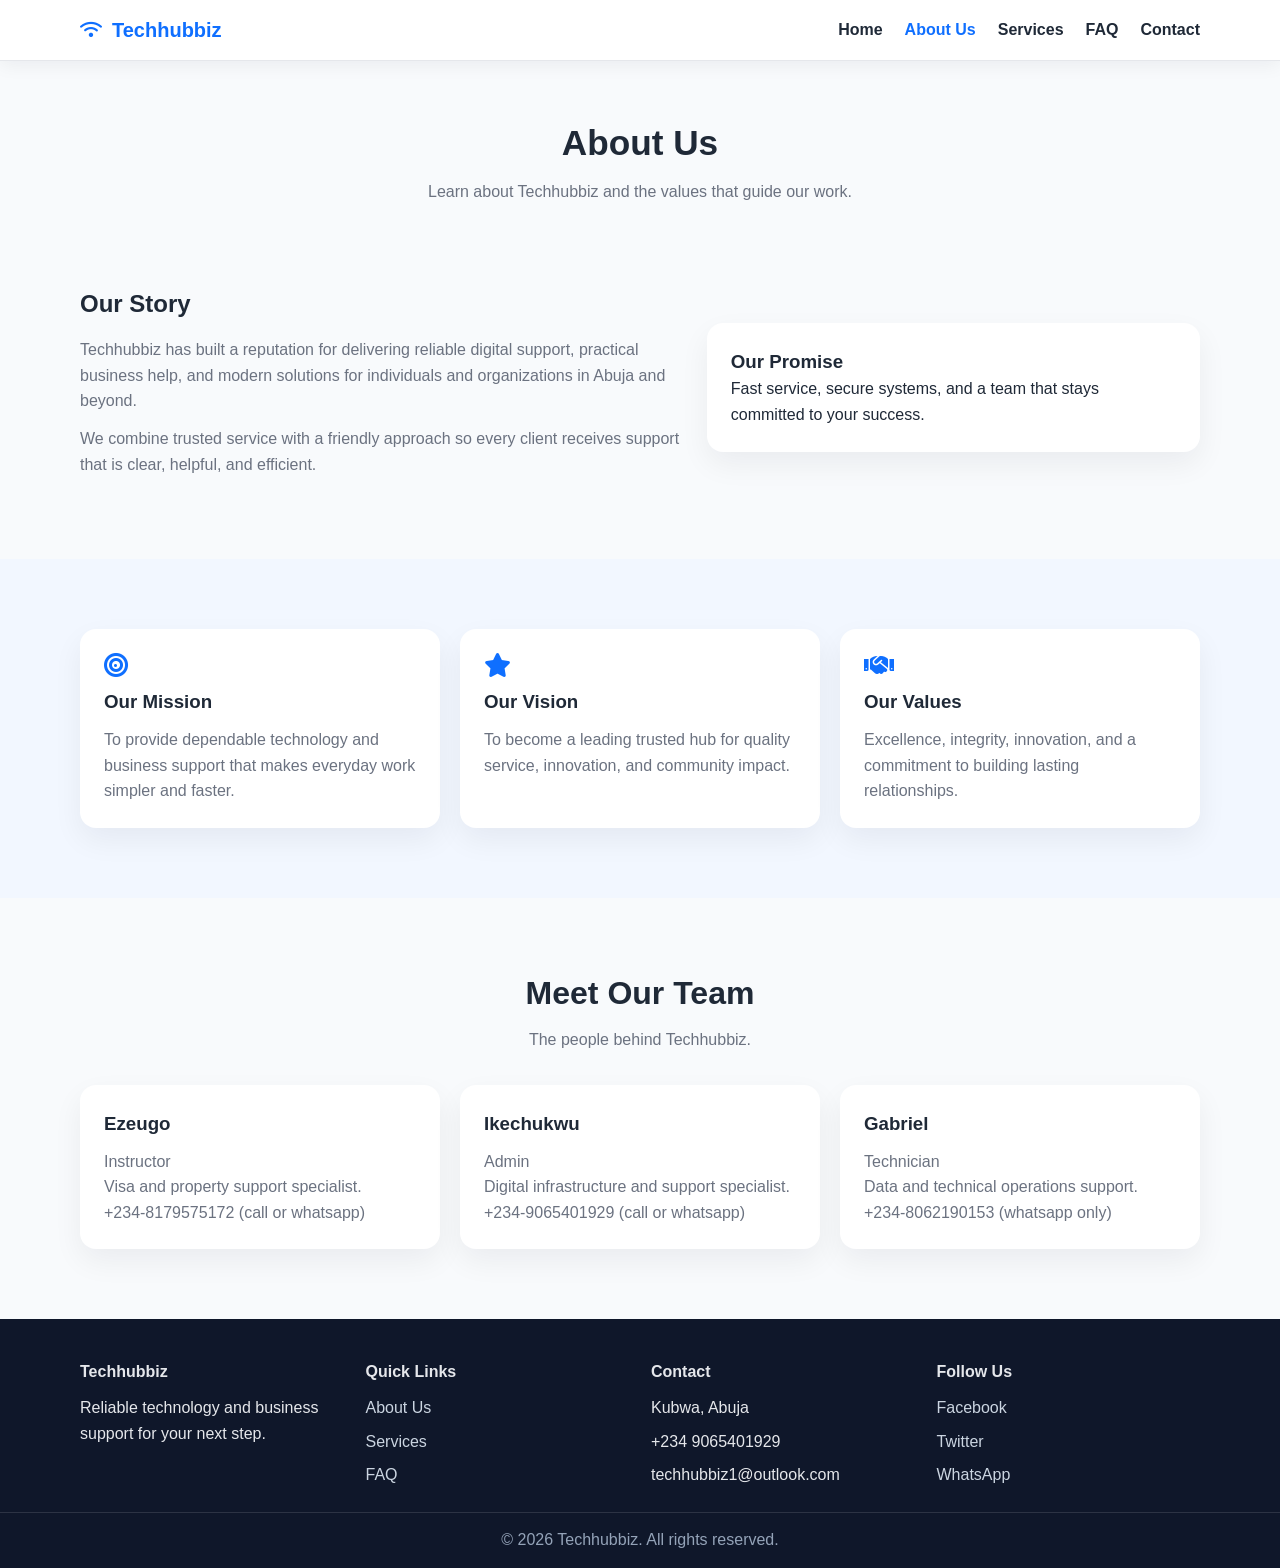
==== commit 066442da: "Add files via upload" ====
--- a/about.html
+++ b/about.html
@@ -1,73 +1,135 @@
 <!DOCTYPE html>
 <html lang="en">
+<head>
+  <meta charset="UTF-8">
+  <meta name="viewport" content="width=device-width, initial-scale=1.0">
+  <title>About Us - Techhubbiz</title>
+  <link rel="stylesheet" href="style.css">
+  <link rel="stylesheet" href="https://cdnjs.cloudflare.com/ajax/libs/font-awesome/6.0.0/css/all.min.css">
+</head>
+<body>
+  <nav class="navbar">
+    <div class="container nav-wrap">
+      <a class="brand" href="index.html"><i class="fas fa-wifi"></i><span>Techhubbiz</span></a>
+      <button class="nav-toggle" aria-label="Toggle navigation" aria-expanded="false">
+        <span></span><span></span><span></span>
+      </button>
+      <ul class="nav-menu">
+        <li><a href="index.html">Home</a></li>
+        <li><a href="about.html" class="active">About Us</a></li>
+        <li><a href="services.html">Services</a></li>
+        <li><a href="faq.html">FAQ</a></li>
+        <li><a href="contact.html">Contact</a></li>
+      </ul>
+    </div>
+  </nav>
 
-<head>
-    <meta charset="UTF-8">
-    <meta name="viewport" content="width=device-width, initial-scale=1.0">
-    <title>About Us | Corporate Enterprise</title>
-    <link rel="stylesheet" href="style.css">
-</head>
+  <div class="page-header">
+    <div class="container">
+      <h1>About Us</h1>
+      <p>Learn about Techhubbiz and the values that guide our work.</p>
+    </div>
+  </div>
 
-<body>
+  <section class="section">
+    <div class="container about-grid">
+      <div class="about-block">
+        <h2>Our Story</h2>
+        <p>Techhubbiz has built a reputation for delivering reliable digital support, practical business help, and modern solutions for individuals and organizations in Abuja and beyond.</p>
+        <p>We combine trusted service with a friendly approach so every client receives support that is clear, helpful, and efficient.</p>
+      </div>
+      <div class="card">
+        <h3>Our Promise</h3>
+        <p>Fast service, secure systems, and a team that stays committed to your success.</p>
+      </div>
+    </div>
+  </section>
 
-    <nav class="navbar">
-        <div class="nav-container">
-            <a href="index.html" class="logo">BrandCorp</a>
-            <button class="nav-toggle" id="navToggle" aria-label="Toggle navigation menu">
-                <span></span>
-                <span></span>
-                <span></span>
-            </button>
-            <ul class="nav-menu" id="navMenu">
-                <li><a href="index.html">Home</a></li>
-                <li><a href="about.html">About</a></li>
-                <li><a href="services.html">Services</a></li>
-                <li><a href="faq.html">FAQ</a></li>
-                <li><a href="contact.html" class="btn">Get Started</a></li>
-            </ul>
+  <section class="section section-alt">
+    <div class="container services-grid">
+      <div class="service-card">
+        <i class="fas fa-bullseye"></i>
+        <h3>Our Mission</h3>
+        <p>To provide dependable technology and business support that makes everyday work simpler and faster.</p>
+      </div>
+      <div class="service-card">
+        <i class="fas fa-star"></i>
+        <h3>Our Vision</h3>
+        <p>To become a leading trusted hub for quality service, innovation, and community impact.</p>
+      </div>
+      <div class="service-card">
+        <i class="fas fa-handshake"></i>
+        <h3>Our Values</h3>
+        <p>Excellence, integrity, innovation, and a commitment to building lasting relationships.</p>
+      </div>
+    </div>
+  </section>
+
+  <section class="section">
+    <div class="container">
+      <div class="section-header">
+        <h2>Meet Our Team</h2>
+        <p>The people behind Techhubbiz.</p>
+      </div>
+      <div class="team-grid services-grid">
+        <div class="team-card">
+          <h3>Ezeugo</h3>
+          <p>Instructor</p>
+          <p>Visa and property support specialist.</p>
+          <p>+234-8179575172 (call or whatsapp)</p>
         </div>
-    </nav>
+        <div class="team-card">
+          <h3>Ikechukwu</h3>
+          <p>Admin</p>
+          <p>Digital infrastructure and support specialist.</p>
+          <p>+234-9065401929 (call or whatsapp)</p>
+        </div>
+        <div class="team-card">
+          <h3>Gabriel</h3>
+          <p>Technician</p>
+          <p>Data and technical operations support.</p>
+          <p>+234-8062190153 (whatsapp only)</p>
+        </div>
+      </div>
+    </div>
+  </section>
 
-    <main class="main-content">
-        <section class="section-padding">
-            <h2>Our Story</h2>
-            <p>We are dedicated to building robust software tools that solve complex, real-world operational challenges.
-            </p>
-            <div class="grid-3">
-                <div class="card">
-                    <h3>Integrity</h3>
-                    <p>We believe in absolute transparency across all processes.</p>
-                </div>
-                <div class="card">
-                    <h3>Innovation</h3>
-                    <p>Continuously modernizing application layers dynamically.</p>
-                </div>
-                <div class="card">
-                    <h3>Support</h3>
-                    <p>Always present to handle infrastructure issues reliably.</p>
-                </div>
-            </div>
-        </section>
-    </main>
+  <footer class="footer">
+    <div class="container footer-grid">
+      <div>
+        <h4>Techhubbiz</h4>
+        <p>Reliable technology and business support for your next step.</p>
+      </div>
+      <div>
+        <h4>Quick Links</h4>
+        <ul>
+          <li><a href="about.html">About Us</a></li>
+          <li><a href="services.html">Services</a></li>
+          <li><a href="faq.html">FAQ</a></li>
+        </ul>
+      </div>
+      <div>
+        <h4>Contact</h4>
+        <ul>
+          <li>Kubwa, Abuja</li>
+          <li>+234 9065401929</li>
+          <li>techhubbiz1@outlook.com</li>
+        </ul>
+      </div>
+      <div>
+        <h4>Follow Us</h4>
+        <ul>
+          <li><a href="https://www.facebook.com/share/1Ebr9QDGdv/">Facebook</a></li>
+          <li><a href="https://x.com/IkeGod27">Twitter</a></li>
+          <li><a href="https://wa.me/message/5A6BDYI6N4X2K1">WhatsApp</a></li>
+        </ul>
+      </div>
+    </div>
+    <div class="footer-bottom">
+      <p>© 2026 Techhubbiz. All rights reserved.</p>
+    </div>
+  </footer>
 
-    <footer>
-        <div class="footer-grid">
-            <div>
-                <h3>BrandCorp</h3>
-                <p>Building high quality client solutions.</p>
-            </div>
-            <div>
-                <h3>Links</h3>
-                <p><a href="index.html" style="color:#64748b;">Home</a><br><a href="services.html"
-                        style="color:#64748b;">Services</a></p>
-            </div>
-        </div>
-        <div class="footer-copy">&copy; 2026 BrandCorp. All Rights Reserved.</div>
-    </footer>
-
-    <script src="script.js"></script>
-    <script type="text/javascript" id="hs-script-loader" async defer
-        src="//js-eu1.hs-scripts.com/148829491.js"></script>
+  <script src="script.js"></script>
 </body>
-
-</html>+</html>
--- a/style.css
+++ b/style.css
@@ -1,258 +1,469 @@
-/* --- Core Variable Definitions --- */
 :root {
-    --primary: #2563eb;
-    --primary-hover: #1d4ed8;
-    --dark: #0f172a;
-    --light: #f8fafc;
-    --white: #ffffff;
-    --gray: #64748b;
-    --border: #e2e8f0;
-    --shadow: 0 4px 6px -1px rgb(0 0 0 / 0.1), 0 2px 4px -2px rgb(0 0 0 / 0.1);
-    --transition: all 0.3s cubic-bezier(0.4, 0, 0.2, 1);
-    --max-width: 1200px;
-}
-
-/* --- Global Reset & Base Setup --- */
+  --primary: #0f6fff;
+  --primary-dark: #0a4eb3;
+  --accent: #18b2b2;
+  --text: #1f2937;
+  --muted: #6b7280;
+  --bg: #f8fafc;
+  --white: #ffffff;
+  --border: #e5e7eb;
+}
+
 * {
-    margin: 0;
-    padding: 0;
-    box-sizing: border-box;
-    font-family: -apple-system, BlinkMacSystemFont, "Segoe UI", Roboto, Helvetica, Arial, sans-serif;
+  box-sizing: border-box;
+  margin: 0;
+  padding: 0;
 }
 
 body {
-    background-color: var(--light);
-    color: var(--dark);
-    line-height: 1.6;
-    overflow-x: hidden;
-}
-
-/* --- Layout Container UI --- */
+  font-family: Arial, Helvetica, sans-serif;
+  color: var(--text);
+  line-height: 1.6;
+  background: var(--bg);
+}
+
+a {
+  color: inherit;
+  text-decoration: none;
+}
+
+img,
+video {
+  max-width: 100%;
+  display: block;
+}
+
+.container {
+  width: min(1120px, 92%);
+  margin: 0 auto;
+}
+
 .navbar {
-    position: fixed;
-    top: 0;
+  position: sticky;
+  top: 0;
+  z-index: 1000;
+  background: var(--white);
+  border-bottom: 1px solid var(--border);
+  box-shadow: 0 4px 18px rgba(15, 23, 42, 0.06);
+}
+
+.nav-wrap {
+  display: flex;
+  align-items: center;
+  justify-content: space-between;
+  padding: 14px 0;
+}
+
+.brand {
+  display: flex;
+  align-items: center;
+  gap: 10px;
+  font-size: 1.25rem;
+  font-weight: 700;
+  color: var(--primary);
+}
+
+.brand i {
+  font-size: 1.1rem;
+}
+
+.nav-menu {
+  display: flex;
+  gap: 22px;
+  list-style: none;
+}
+
+.nav-menu a {
+  font-weight: 600;
+  color: var(--text);
+  transition: color 0.2s ease;
+}
+
+.nav-menu a:hover,
+.nav-menu a.active {
+  color: var(--primary);
+}
+
+.nav-toggle {
+  display: none;
+  flex-direction: column;
+  gap: 4px;
+  border: 0;
+  background: transparent;
+  cursor: pointer;
+  padding: 6px;
+}
+
+.nav-toggle span {
+  width: 24px;
+  height: 2px;
+  background: var(--text);
+  border-radius: 2px;
+  transition: transform 0.2s ease, opacity 0.2s ease;
+}
+
+.hero {
+  padding: 90px 0 70px;
+  background: linear-gradient(135deg, #eff6ff 0%, #f8fafc 100%);
+}
+
+.hero-grid {
+  display: grid;
+  grid-template-columns: 1.1fr 0.9fr;
+  gap: 30px;
+  align-items: center;
+}
+
+.hero h1 {
+  font-size: clamp(2rem, 3vw, 3rem);
+  margin-bottom: 16px;
+}
+
+.hero p {
+  color: var(--muted);
+  font-size: 1.05rem;
+  margin-bottom: 24px;
+  max-width: 680px;
+}
+
+.hero-buttons {
+  display: flex;
+  flex-wrap: wrap;
+  gap: 12px;
+}
+
+.btn {
+  display: inline-flex;
+  align-items: center;
+  justify-content: center;
+  padding: 12px 18px;
+  border-radius: 999px;
+  font-weight: 700;
+  border: 1px solid transparent;
+  transition: transform 0.2s ease, background-color 0.2s ease;
+}
+
+.btn:hover {
+  transform: translateY(-1px);
+}
+
+.btn-primary {
+  background: var(--primary);
+  color: var(--white);
+}
+
+.btn-primary:hover {
+  background: var(--primary-dark);
+}
+
+.btn-secondary {
+  background: transparent;
+  color: var(--primary);
+  border-color: var(--border);
+}
+
+.hero-card {
+  background: var(--white);
+  padding: 24px;
+  border-radius: 16px;
+  box-shadow: 0 10px 32px rgba(15, 23, 42, 0.08);
+}
+
+.hero-card h3 {
+  margin-bottom: 10px;
+}
+
+.section {
+  padding: 70px 0;
+}
+
+.section-alt {
+  background: #f2f7ff;
+}
+
+.section-header {
+  text-align: center;
+  margin-bottom: 32px;
+}
+
+.section-header h2 {
+  font-size: 2rem;
+  margin-bottom: 8px;
+}
+
+.section-header p {
+  color: var(--muted);
+}
+
+.services-grid,
+.team-grid,
+.values-grid,
+.features-grid {
+  display: grid;
+  gap: 20px;
+}
+
+.services-grid {
+  grid-template-columns: repeat(3, minmax(0, 1fr));
+}
+
+.service-card,
+.team-card,
+.value-card,
+.feature-card,
+.media-card,
+.contact-card,
+.card {
+  background: var(--white);
+  padding: 24px;
+  border-radius: 16px;
+  box-shadow: 0 12px 30px rgba(15, 23, 42, 0.06);
+}
+
+.service-card i,
+.feature-card i,
+.contact-card i {
+  font-size: 1.5rem;
+  color: var(--primary);
+  margin-bottom: 10px;
+}
+
+.service-card h3,
+.team-card h3,
+.value-card h3,
+.feature-card h3,
+.media-card h3,
+.contact-card h3 {
+  margin-bottom: 10px;
+}
+
+.service-card p,
+.team-card p,
+.value-card p,
+.feature-card p,
+.media-card p,
+.contact-card p {
+  color: var(--muted);
+}
+
+.about-grid {
+  display: grid;
+  grid-template-columns: 1.1fr 0.9fr;
+  gap: 24px;
+  align-items: center;
+}
+
+.about-block h2,
+.contact-info h2,
+.faq-wrap h2 {
+  margin-bottom: 14px;
+}
+
+.about-block p,
+.contact-info p,
+.faq-wrap p {
+  color: var(--muted);
+  margin-bottom: 12px;
+}
+
+.media-grid {
+  display: grid;
+  grid-template-columns: repeat(3, minmax(0, 1fr));
+  gap: 20px;
+}
+
+.links-list {
+  list-style: none;
+  display: grid;
+  gap: 10px;
+  margin-top: 10px;
+}
+
+.links-list a {
+  color: var(--primary);
+  font-weight: 600;
+}
+
+.cta {
+  text-align: center;
+  padding: 80px 0;
+}
+
+.footer {
+  background: #0f172a;
+  color: #e5e7eb;
+  padding: 40px 0 16px;
+}
+
+.footer-grid {
+  display: grid;
+  grid-template-columns: repeat(4, minmax(0, 1fr));
+  gap: 22px;
+}
+
+.footer h4 {
+  margin-bottom: 10px;
+}
+
+.footer ul {
+  list-style: none;
+  display: grid;
+  gap: 8px;
+}
+
+.footer a {
+  color: #cbd5e1;
+}
+
+.footer-bottom {
+  margin-top: 24px;
+  padding-top: 14px;
+  border-top: 1px solid rgba(255, 255, 255, 0.12);
+  text-align: center;
+  color: #94a3b8;
+}
+
+.page-header {
+  padding: 54px 0 10px;
+  text-align: center;
+}
+
+.page-header h1 {
+  font-size: 2.2rem;
+  margin-bottom: 8px;
+}
+
+.page-header p {
+  color: var(--muted);
+}
+
+.contact-grid {
+  display: grid;
+  grid-template-columns: 0.95fr 1.05fr;
+  gap: 24px;
+}
+
+.contact-form {
+  display: grid;
+  gap: 14px;
+}
+
+.form-group {
+  display: grid;
+  gap: 6px;
+}
+
+.form-group input,
+.form-group textarea,
+.form-group select {
+  width: 100%;
+  padding: 12px 14px;
+  border: 1px solid var(--border);
+  border-radius: 10px;
+  font: inherit;
+}
+
+.checkbox {
+  display: flex;
+  align-items: center;
+  gap: 8px;
+}
+
+.checkbox input {
+  width: auto;
+}
+
+.form-message {
+  min-height: 24px;
+  color: #15803d;
+  font-weight: 700;
+}
+
+.faq-list {
+  display: grid;
+  gap: 12px;
+}
+
+.faq-item {
+  background: var(--white);
+  border: 1px solid var(--border);
+  border-radius: 12px;
+  overflow: hidden;
+}
+
+.faq-question {
+  width: 100%;
+  border: 0;
+  background: transparent;
+  padding: 16px 18px;
+  display: flex;
+  align-items: center;
+  justify-content: space-between;
+  font: inherit;
+  font-weight: 700;
+  cursor: pointer;
+  text-align: left;
+}
+
+.faq-answer {
+  display: none;
+  padding: 0 18px 16px;
+  color: var(--muted);
+}
+
+.faq-item.active .faq-answer {
+  display: block;
+}
+
+@media (max-width: 900px) {
+  .hero-grid,
+  .about-grid,
+  .contact-grid,
+  .services-grid,
+  .media-grid,
+  .footer-grid {
+    grid-template-columns: 1fr 1fr;
+  }
+
+  .media-grid {
+    grid-template-columns: 1fr;
+  }
+}
+
+@media (max-width: 768px) {
+  .nav-toggle {
+    display: flex;
+  }
+
+  .nav-menu {
+    display: none;
+    flex-direction: column;
+    position: absolute;
+    top: 58px;
     left: 0;
     width: 100%;
-    height: 70px;
-    background-color: var(--white);
-    border-bottom: 1px solid var(--border);
-    box-shadow: var(--shadow);
-    z-index: 1000;
-    transition: var(--transition);
-}
-
-.nav-container {
-    max-width: var(--max-width);
-    height: 100%;
-    margin: 0 auto;
-    padding: 0 2rem;
+    padding: 14px 4%;
+    background: var(--white);
+    box-shadow: 0 10px 24px rgba(15, 23, 42, 0.08);
+  }
+
+  .nav-menu.active {
     display: flex;
-    justify-content: space-between;
-    align-items: center;
-}
-
-.logo {
-    font-size: 1.5rem;
-    font-weight: 700;
-    color: var(--primary);
-    text-decoration: none;
-}
-
-/* --- Desktop Navigation Layout --- */
-.nav-menu {
-    display: flex;
-    gap: 2rem;
-    list-style: none;
-    align-items: center;
-}
-
-.nav-menu a {
-    text-decoration: none;
-    color: var(--gray);
-    font-weight: 500;
-    transition: var(--transition);
-    position: relative;
-    padding: 0.5rem 0;
-}
-
-.nav-menu a:hover,
-.nav-menu a.active {
-    color: var(--primary);
-}
-
-/* --- UI Buttons & Components --- */
-.btn {
-    display: inline-block;
-    padding: 0.75rem 1.5rem;
-    background-color: var(--primary);
-    color: var(--white);
-    text-decoration: none;
-    border-radius: 0.375rem;
-    font-weight: 600;
-    border: none;
-    cursor: pointer;
-    transition: var(--transition);
-}
-
-.btn:hover {
-    background-color: var(--primary-hover);
-    transform: translateY(-1px);
-}
-
-.btn-secondary {
-    background-color: transparent;
-    color: var(--primary);
-    border: 2px solid var(--primary);
-}
-
-.btn-secondary:hover {
-    background-color: var(--primary);
-    color: var(--white);
-}
-
-/* --- Layout Sections --- */
-.main-content {
-    margin-top: 70px;
-    min-height: calc(100vh - 70px - 200px);
-}
-
-.hero {
-    padding: 6rem 2rem;
-    text-align: center;
-    background: linear-gradient(135deg, #eff6ff 0%, #dbeafe 100%);
-}
-
-.hero h1 {
-    font-size: 3rem;
-    margin-bottom: 1.5rem;
-    color: var(--dark);
-}
-
-.section-padding {
-    padding: 5rem 2rem;
-    max-width: var(--max-width);
-    margin: 0 auto;
-}
-
-.grid-3 {
-    display: grid;
-    grid-template-columns: repeat(auto-fit, minmax(300px, 1fr));
-    gap: 2rem;
-    margin-top: 3rem;
-}
-
-.card {
-    background: var(--white);
-    padding: 2.5rem;
-    border-radius: 0.75rem;
-    border: 1px solid var(--border);
-    box-shadow: var(--shadow);
-    transition: var(--transition);
-    opacity: 0;
-    /* Animated dynamically via JS */
-}
-
-.card:hover {
-    transform: translateY(-5px);
-}
-
-/* --- Global Footer Area --- */
-footer {
-    background-color: var(--dark);
-    color: var(--white);
-    padding: 4rem 2rem 2rem 2rem;
-    margin-top: 4rem;
-}
-
-.footer-grid {
-    max-width: var(--max-width);
-    margin: 0 auto;
-    display: grid;
-    grid-template-columns: repeat(auto-fit, minmax(250px, 1fr));
-    gap: 2rem;
-    border-bottom: 1px solid #334155;
-    padding-bottom: 2rem;
-}
-
-.footer-copy {
-    text-align: center;
-    padding-top: 2rem;
-    color: var(--gray);
-    font-size: 0.875rem;
-}
-
-/* --- Interactive Mobile Navigation Trigger Button --- */
-.nav-toggle {
-    display: none;
-    background: none;
-    border: none;
-    cursor: pointer;
+  }
+
+  .hero-grid,
+  .about-grid,
+  .contact-grid,
+  .services-grid,
+  .footer-grid {
+    grid-template-columns: 1fr;
+  }
+
+  .hero {
+    padding-top: 56px;
+  }
+
+  .hero-buttons {
     flex-direction: column;
-    gap: 6px;
-    z-index: 1100;
-}
-
-.nav-toggle span {
-    display: block;
-    width: 28px;
-    height: 3px;
-    background-color: var(--dark);
-    border-radius: 2px;
-    transition: var(--transition);
-}
-
-/* --- Mobile Responsive Media Queries --- */
-@media (max-width: 768px) {
-    .nav-toggle {
-        display: flex;
-    }
-
-    .nav-menu {
-        position: fixed;
-        top: 0;
-        right: -100%;
-        width: 80%;
-        max-width: 400px;
-        height: 100vh;
-        background-color: var(--white);
-        flex-direction: column;
-        justify-content: center;
-        padding: 3rem;
-        box-shadow: -4px 0 15px rgba(0, 0, 0, 0.1);
-        transition: right 0.4s ease;
-    }
-
-    .nav-menu.active {
-        right: 0;
-    }
-
-    /* Transform Hamburger Lines to 'X' When Open Menu State is Active */
-    .nav-toggle.active span:nth-child(1) {
-        transform: translateY(9px) rotate(45deg);
-    }
-
-    .nav-toggle.active span:nth-child(2) {
-        opacity: 0;
-    }
-
-    .nav-toggle.active span:nth-child(3) {
-        transform: translateY(-9px) rotate(-45deg);
-    }
-
-    .hero h1 {
-        font-size: 2.25rem;
-    }
-}
-
-/* Core JavaScript Animation Rule Helper */
-@keyframes fadeInUp {
-    from {
-        opacity: 0;
-        transform: translateY(20px);
-    }
-
-    to {
-        opacity: 1;
-        transform: translateY(0);
-    }
-}+  }
+}
